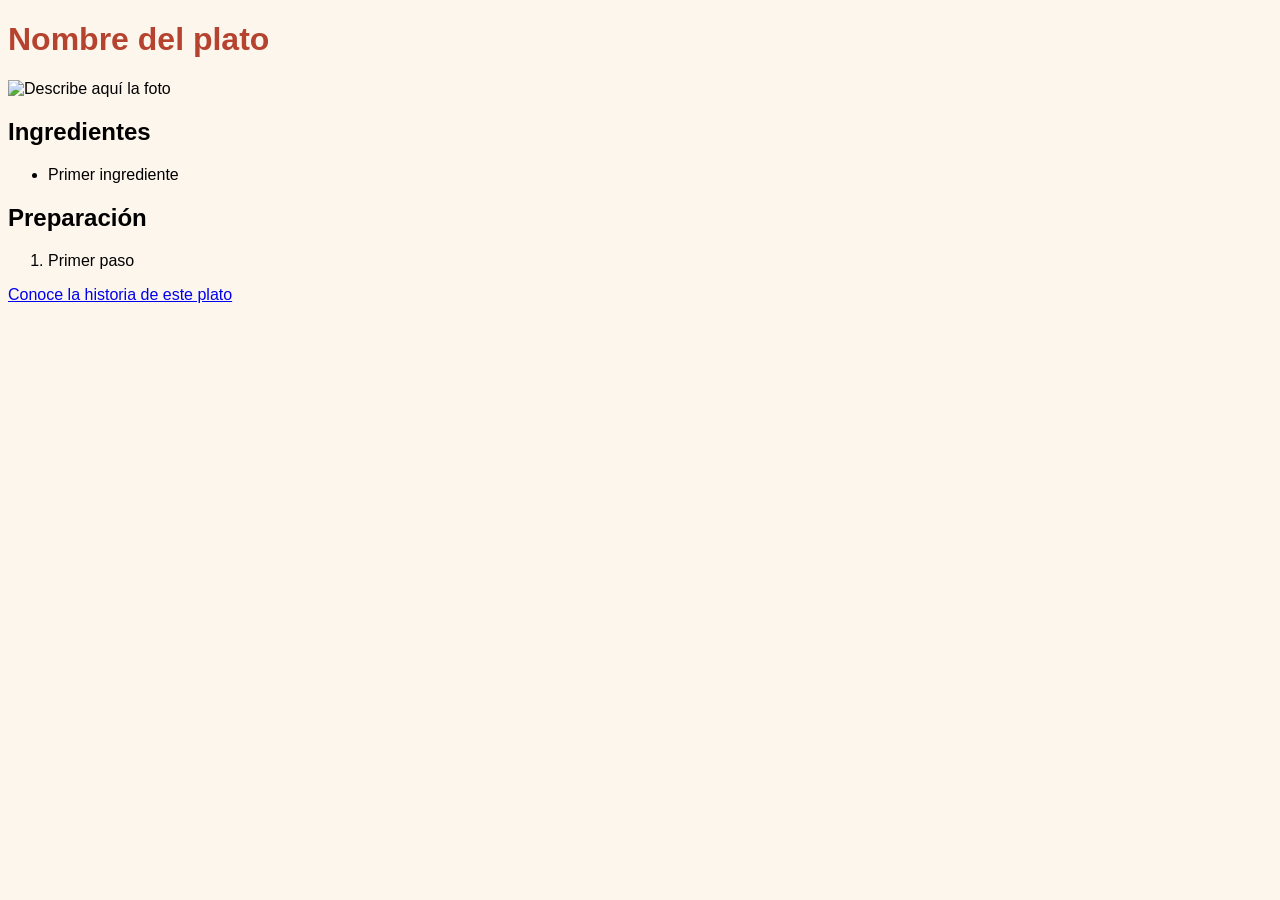
==== index.html @ 92dc9796 "Add files via upload" ====
<!DOCTYPE html>
<html lang="es">
<head>
  <meta charset="UTF-8">
  <meta name="viewport" content="width=device-width, initial-scale=1">
  <title>El plato de mi casa</title>
  <link rel="stylesheet" href="style.css">
</head>
<body>
  <h1>Nombre del plato</h1>
  <img src="img/mi-plato.jpg" alt="Describe aquí la foto">

  <h2>Ingredientes</h2>
  <ul>
    <li>Primer ingrediente</li>
  </ul>

  <h2>Preparación</h2>
  <ol>
    <li>Primer paso</li>
  </ol>

  <a href="historia.html">Conoce la historia de este plato</a>
</body>
</html>
---- style.css ----
body {
  font-family: Arial, sans-serif;
  background-color: #fdf6ec;
}

h1 {
  color: #b5432f;
}
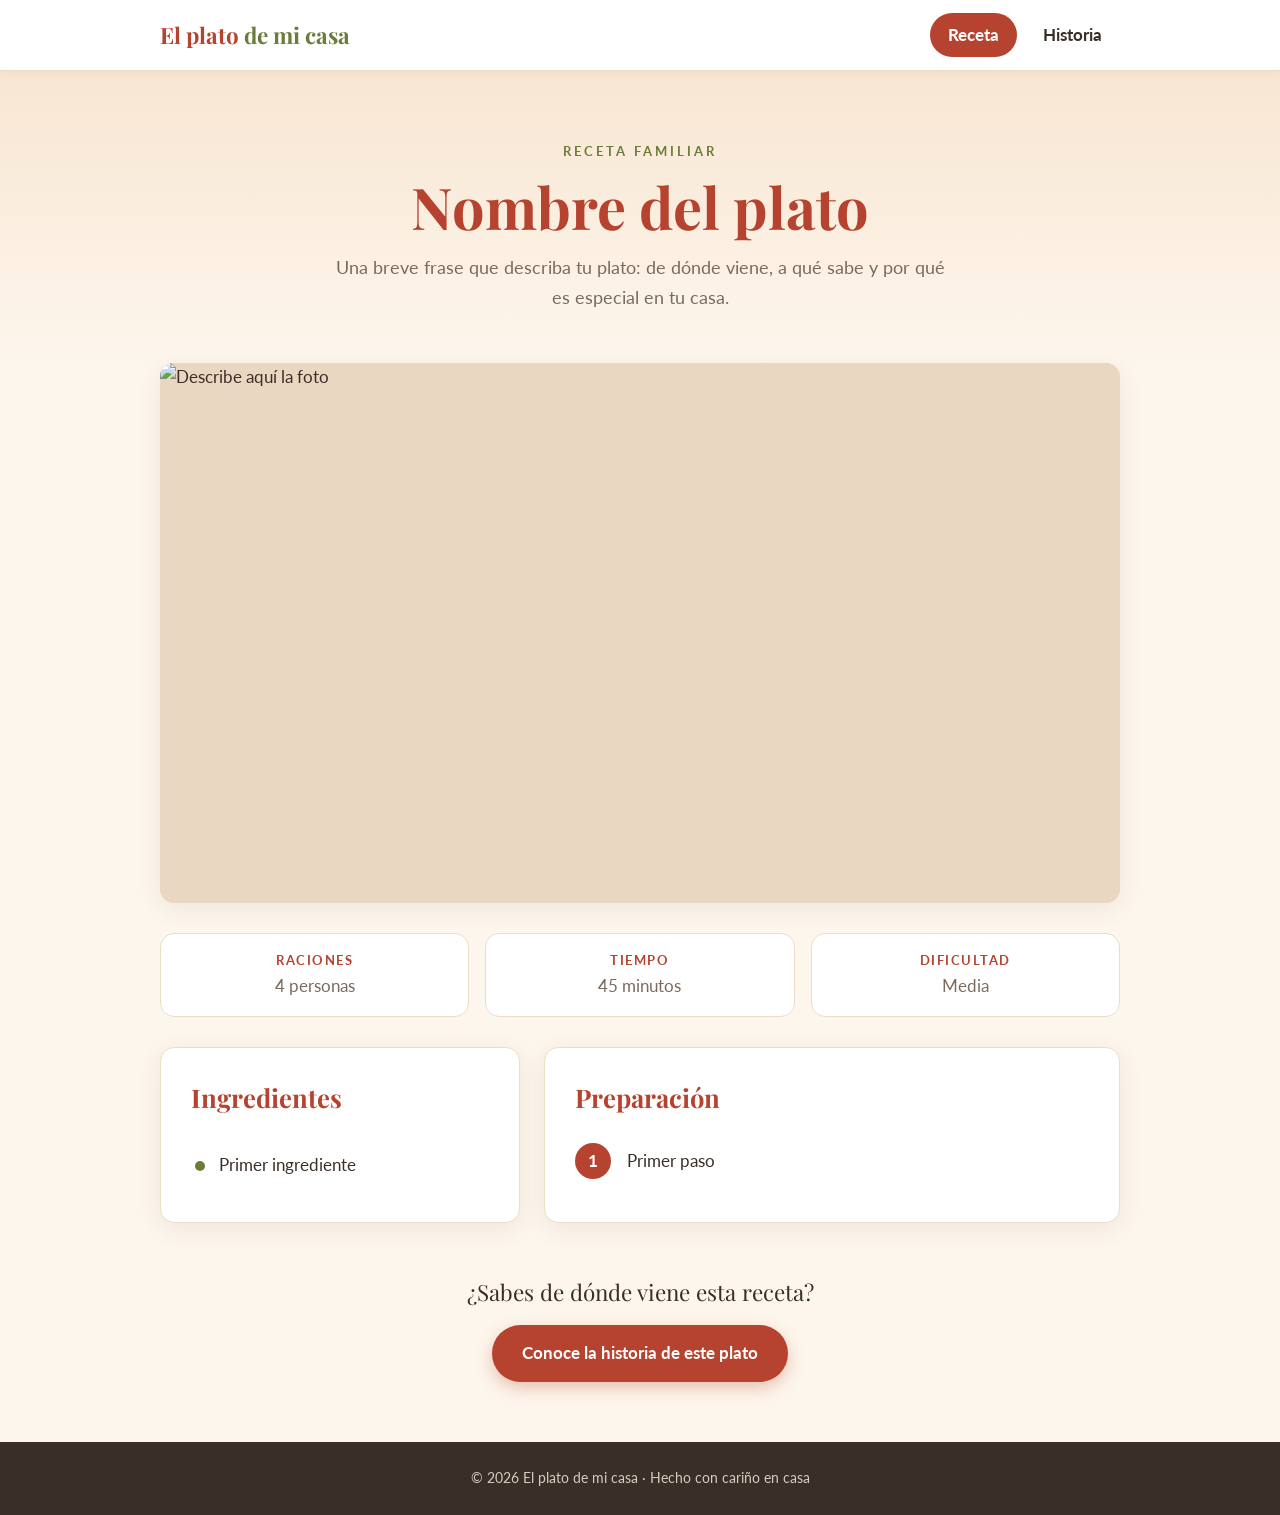
==== commit 0fc94a7a: "Diseño profesional con menú de navegación y nueva página Historia Co-Authored-By: Claude Opus 5.5 <n" ====
--- a/index.html
+++ b/index.html
@@ -4,22 +4,66 @@
   <meta charset="UTF-8">
   <meta name="viewport" content="width=device-width, initial-scale=1">
   <title>El plato de mi casa</title>
+  <link rel="preconnect" href="https://fonts.googleapis.com">
+  <link href="https://fonts.googleapis.com/css2?family=Playfair+Display:wght@600;700&family=Lato:wght@400;700&display=swap" rel="stylesheet">
   <link rel="stylesheet" href="style.css">
 </head>
 <body>
-  <h1>Nombre del plato</h1>
-  <img src="img/mi-plato.jpg" alt="Describe aquí la foto">
+  <header class="cabecera">
+    <div class="contenedor cabecera__inner">
+      <a href="index.html" class="logo">El plato <span>de mi casa</span></a>
+      <nav class="menu" aria-label="Menú principal">
+        <a href="index.html" class="activo" aria-current="page">Receta</a>
+        <a href="historia.html">Historia</a>
+      </nav>
+    </div>
+  </header>
 
-  <h2>Ingredientes</h2>
-  <ul>
-    <li>Primer ingrediente</li>
-  </ul>
+  <section class="hero">
+    <div class="contenedor">
+      <p class="hero__etiqueta">Receta familiar</p>
+      <h1>Nombre del plato</h1>
+      <p class="hero__texto">Una breve frase que describa tu plato: de dónde viene, a qué sabe y por qué es especial en tu casa.</p>
+    </div>
+  </section>
 
-  <h2>Preparación</h2>
-  <ol>
-    <li>Primer paso</li>
-  </ol>
+  <main class="contenedor">
+    <figure class="foto">
+      <img src="imagenes/mi-plato.jpg" alt="Describe aquí la foto">
+    </figure>
 
-  <a href="historia.html">Conoce la historia de este plato</a>
+    <ul class="datos">
+      <li><strong>Raciones</strong> 4 personas</li>
+      <li><strong>Tiempo</strong> 45 minutos</li>
+      <li><strong>Dificultad</strong> Media</li>
+    </ul>
+
+    <div class="receta">
+      <section class="tarjeta">
+        <h2>Ingredientes</h2>
+        <ul class="ingredientes">
+          <li>Primer ingrediente</li>
+        </ul>
+      </section>
+
+      <section class="tarjeta">
+        <h2>Preparación</h2>
+        <ol class="pasos">
+          <li>Primer paso</li>
+        </ol>
+      </section>
+    </div>
+
+    <div class="llamada">
+      <p>¿Sabes de dónde viene esta receta?</p>
+      <a href="historia.html" class="boton">Conoce la historia de este plato</a>
+    </div>
+  </main>
+
+  <footer class="pie">
+    <div class="contenedor">
+      <p>&copy; 2026 El plato de mi casa · Hecho con cariño en casa</p>
+    </div>
+  </footer>
 </body>
 </html>
--- a/style.css
+++ b/style.css
@@ -1,8 +1,303 @@
+/* ===== Variables ===== */
+:root {
+  --crema: #fdf6ec;
+  --blanco: #ffffff;
+  --terracota: #b5432f;
+  --terracota-oscuro: #8e3122;
+  --oliva: #6b7b3a;
+  --texto: #3a2e28;
+  --texto-suave: #7a6a60;
+  --borde: #ecdcc8;
+  --sombra: 0 6px 24px rgba(90, 50, 30, 0.08);
+  --radio: 14px;
+}
+
+* { box-sizing: border-box; }
+
 body {
-  font-family: Arial, sans-serif;
-  background-color: #fdf6ec;
-}
-
-h1 {
-  color: #b5432f;
-}
+  margin: 0;
+  font-family: "Lato", Arial, sans-serif;
+  font-size: 17px;
+  line-height: 1.7;
+  color: var(--texto);
+  background-color: var(--crema);
+}
+
+h1, h2, .logo {
+  font-family: "Playfair Display", Georgia, serif;
+}
+
+h1 { color: var(--terracota); }
+
+h2 {
+  color: var(--terracota);
+  margin-top: 0;
+  font-size: 1.6rem;
+}
+
+.contenedor {
+  width: 100%;
+  max-width: 1000px;
+  margin: 0 auto;
+  padding: 0 20px;
+}
+
+/* ===== Cabecera y menú ===== */
+.cabecera {
+  position: sticky;
+  top: 0;
+  z-index: 10;
+  background: var(--blanco);
+  border-bottom: 1px solid var(--borde);
+  box-shadow: 0 2px 10px rgba(90, 50, 30, 0.05);
+}
+
+.cabecera__inner {
+  display: flex;
+  align-items: center;
+  justify-content: space-between;
+  min-height: 70px;
+  gap: 16px;
+}
+
+.logo {
+  font-size: 1.4rem;
+  font-weight: 700;
+  color: var(--terracota);
+  text-decoration: none;
+}
+
+.logo span { color: var(--oliva); }
+
+.menu {
+  display: flex;
+  gap: 8px;
+}
+
+.menu a {
+  padding: 8px 18px;
+  border-radius: 999px;
+  color: var(--texto);
+  text-decoration: none;
+  font-weight: 700;
+  transition: background 0.2s, color 0.2s;
+}
+
+.menu a:hover { background: var(--crema); color: var(--terracota); }
+
+.menu a.activo {
+  background: var(--terracota);
+  color: var(--blanco);
+}
+
+/* ===== Hero ===== */
+.hero {
+  text-align: center;
+  padding: 70px 0 50px;
+  background: linear-gradient(180deg, #f8e6d2 0%, var(--crema) 100%);
+}
+
+.hero__etiqueta {
+  margin: 0;
+  text-transform: uppercase;
+  letter-spacing: 3px;
+  font-size: 0.8rem;
+  font-weight: 700;
+  color: var(--oliva);
+}
+
+.hero h1 {
+  font-size: clamp(2.2rem, 6vw, 3.6rem);
+  margin: 10px 0 14px;
+  line-height: 1.15;
+}
+
+.hero__texto {
+  max-width: 620px;
+  margin: 0 auto;
+  color: var(--texto-suave);
+  font-size: 1.1rem;
+}
+
+/* ===== Foto ===== */
+.foto {
+  margin: 0 0 30px;
+  border-radius: var(--radio);
+  overflow: hidden;
+  box-shadow: var(--sombra);
+  background: #ead7c1;
+  aspect-ratio: 16 / 9;
+}
+
+.foto img {
+  display: block;
+  width: 100%;
+  height: 100%;
+  object-fit: cover;
+}
+
+/* ===== Datos rápidos ===== */
+.datos {
+  list-style: none;
+  padding: 0;
+  margin: 0 0 30px;
+  display: grid;
+  grid-template-columns: repeat(3, 1fr);
+  gap: 16px;
+}
+
+.datos li {
+  background: var(--blanco);
+  border: 1px solid var(--borde);
+  border-radius: var(--radio);
+  padding: 16px;
+  text-align: center;
+  color: var(--texto-suave);
+}
+
+.datos strong {
+  display: block;
+  color: var(--terracota);
+  text-transform: uppercase;
+  font-size: 0.8rem;
+  letter-spacing: 1.5px;
+}
+
+/* ===== Tarjetas ===== */
+.receta {
+  display: grid;
+  grid-template-columns: 1fr 1.6fr;
+  gap: 24px;
+}
+
+.historia {
+  display: grid;
+  gap: 24px;
+  padding-top: 10px;
+}
+
+.tarjeta {
+  background: var(--blanco);
+  border: 1px solid var(--borde);
+  border-radius: var(--radio);
+  padding: 28px 30px;
+  box-shadow: var(--sombra);
+}
+
+.tarjeta p { margin: 0 0 12px; }
+
+.ingredientes {
+  list-style: none;
+  padding: 0;
+  margin: 0;
+}
+
+.ingredientes li {
+  padding: 10px 0 10px 28px;
+  border-bottom: 1px dashed var(--borde);
+  position: relative;
+}
+
+.ingredientes li:last-child { border-bottom: none; }
+
+.ingredientes li::before {
+  content: "";
+  position: absolute;
+  left: 4px;
+  top: 50%;
+  width: 10px;
+  height: 10px;
+  margin-top: -5px;
+  border-radius: 50%;
+  background: var(--oliva);
+}
+
+.pasos {
+  list-style: none;
+  counter-reset: paso;
+  padding: 0;
+  margin: 0;
+}
+
+.pasos li {
+  counter-increment: paso;
+  position: relative;
+  padding: 6px 0 18px 52px;
+}
+
+.pasos li::before {
+  content: counter(paso);
+  position: absolute;
+  left: 0;
+  top: 2px;
+  width: 36px;
+  height: 36px;
+  border-radius: 50%;
+  background: var(--terracota);
+  color: var(--blanco);
+  font-weight: 700;
+  display: flex;
+  align-items: center;
+  justify-content: center;
+}
+
+.cita {
+  margin: 20px 0 0;
+  padding: 16px 22px;
+  border-left: 4px solid var(--terracota);
+  background: var(--crema);
+  border-radius: 0 var(--radio) var(--radio) 0;
+  font-family: "Playfair Display", Georgia, serif;
+  font-style: italic;
+  font-size: 1.1rem;
+}
+
+/* ===== Llamada a la acción ===== */
+.llamada {
+  text-align: center;
+  margin: 50px 0 60px;
+}
+
+.llamada p {
+  font-family: "Playfair Display", Georgia, serif;
+  font-size: 1.4rem;
+  margin: 0 0 14px;
+}
+
+.boton {
+  display: inline-block;
+  padding: 14px 30px;
+  border-radius: 999px;
+  background: var(--terracota);
+  color: var(--blanco);
+  font-weight: 700;
+  text-decoration: none;
+  box-shadow: 0 6px 16px rgba(181, 67, 47, 0.3);
+  transition: background 0.2s, transform 0.2s;
+}
+
+.boton:hover {
+  background: var(--terracota-oscuro);
+  transform: translateY(-2px);
+}
+
+/* ===== Pie ===== */
+.pie {
+  background: var(--texto);
+  color: #d9cbbf;
+  text-align: center;
+  padding: 24px 0;
+  font-size: 0.9rem;
+}
+
+.pie p { margin: 0; }
+
+/* ===== Móvil ===== */
+@media (max-width: 720px) {
+  .receta { grid-template-columns: 1fr; }
+  .datos { grid-template-columns: 1fr; }
+  .cabecera__inner { flex-direction: column; padding: 12px 20px; min-height: 0; gap: 8px; }
+  .logo { font-size: 1.2rem; }
+  .hero { padding: 50px 0 36px; }
+  .tarjeta { padding: 22px; }
+}
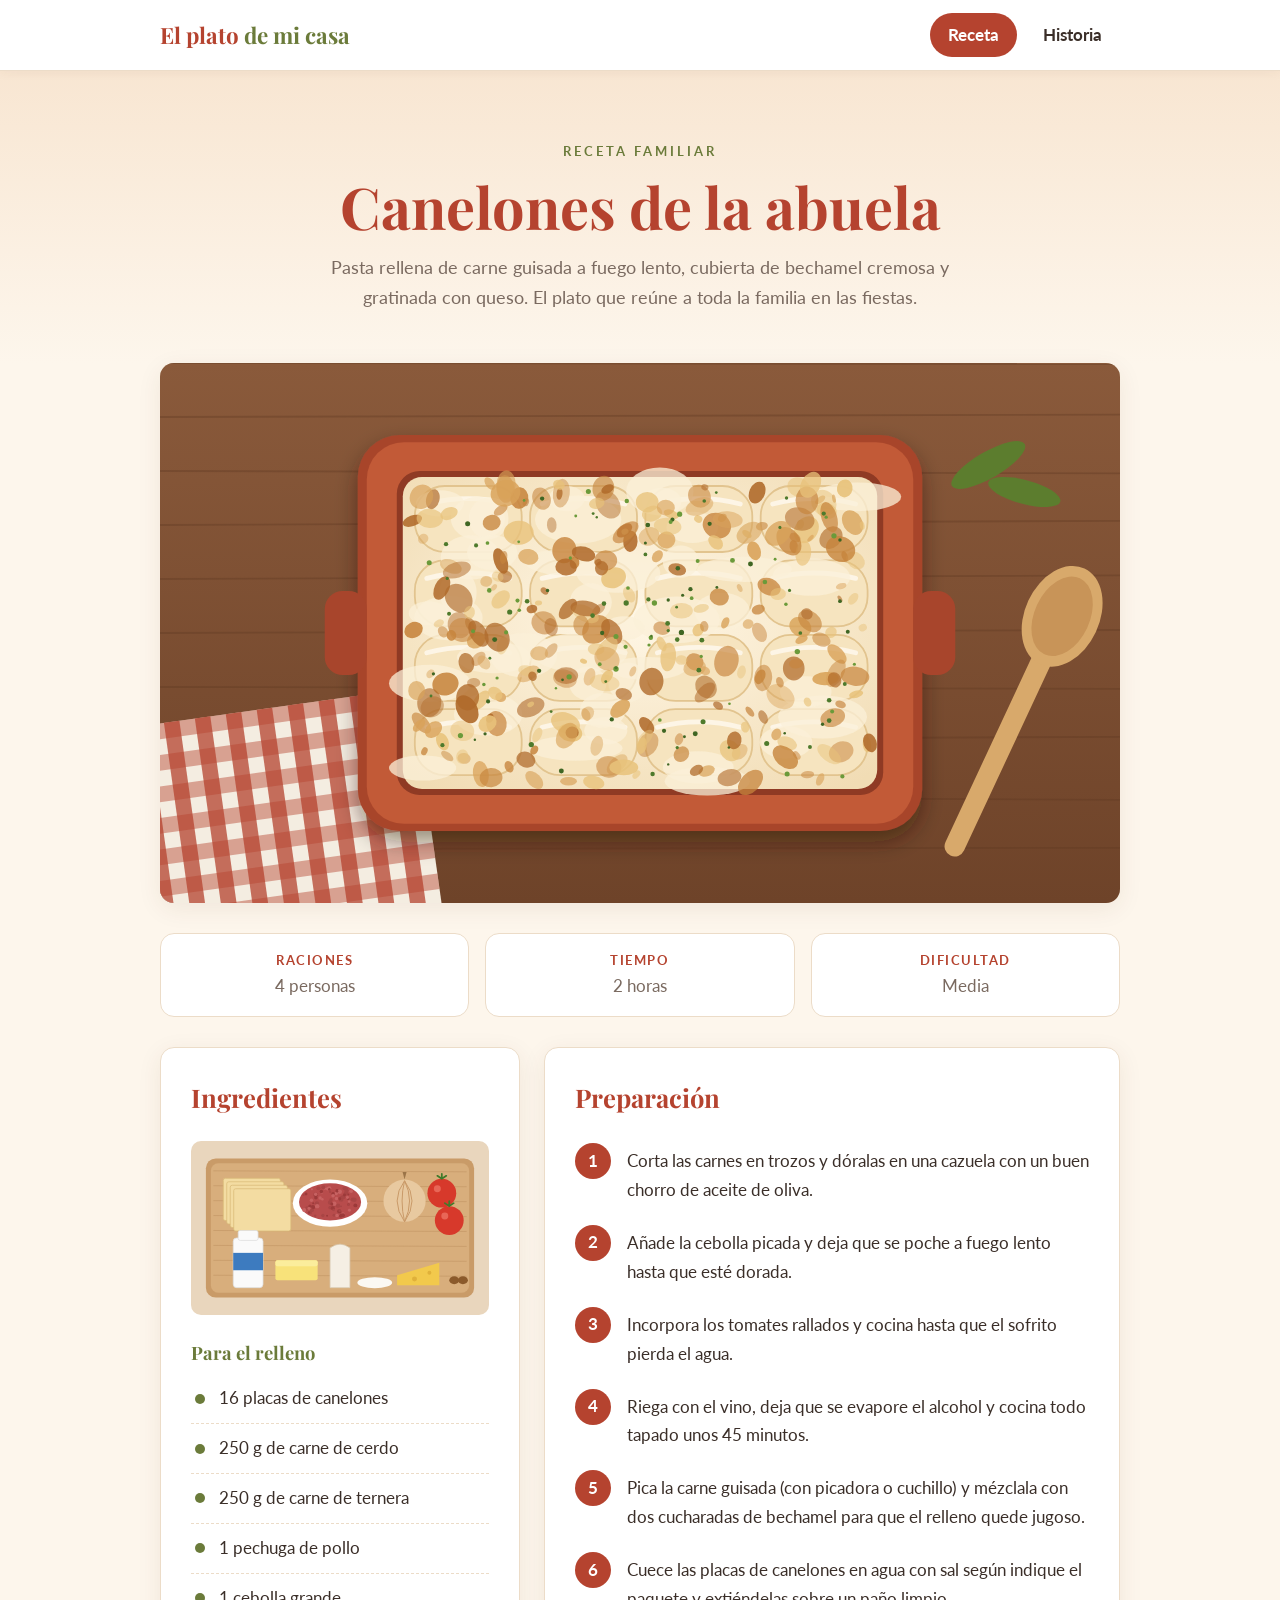
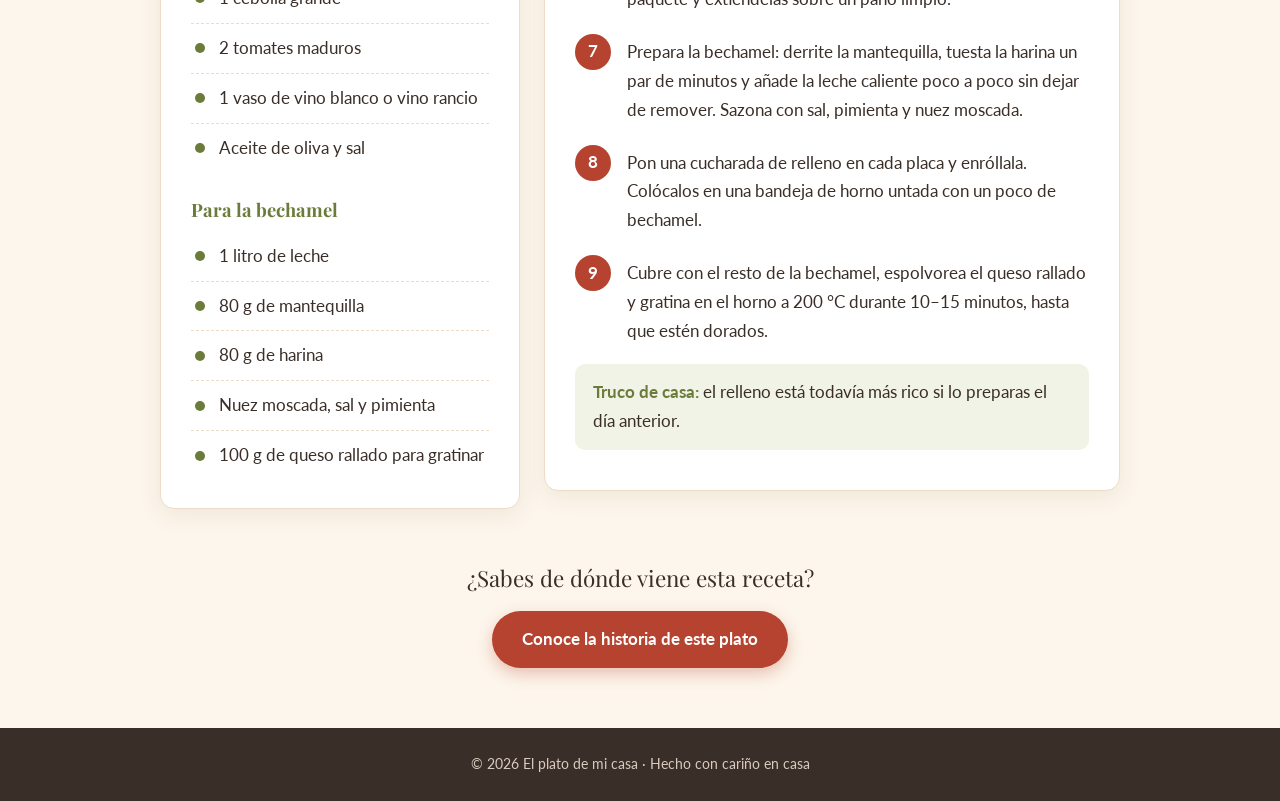
==== commit f686b875: "Contenido de canelones: receta, historia e ilustraciones Co-Authored-By: Claude Opus 5.5 <noreply@an" ====
--- a/index.html
+++ b/index.html
@@ -3,7 +3,7 @@
 <head>
   <meta charset="UTF-8">
   <meta name="viewport" content="width=device-width, initial-scale=1">
-  <title>El plato de mi casa</title>
+  <title>Canelones · El plato de mi casa</title>
   <link rel="preconnect" href="https://fonts.googleapis.com">
   <link href="https://fonts.googleapis.com/css2?family=Playfair+Display:wght@600;700&family=Lato:wght@400;700&display=swap" rel="stylesheet">
   <link rel="stylesheet" href="style.css">
@@ -22,35 +22,61 @@
   <section class="hero">
     <div class="contenedor">
       <p class="hero__etiqueta">Receta familiar</p>
-      <h1>Nombre del plato</h1>
-      <p class="hero__texto">Una breve frase que describa tu plato: de dónde viene, a qué sabe y por qué es especial en tu casa.</p>
+      <h1>Canelones de la abuela</h1>
+      <p class="hero__texto">Pasta rellena de carne guisada a fuego lento, cubierta de bechamel cremosa y gratinada con queso. El plato que reúne a toda la familia en las fiestas.</p>
     </div>
   </section>
 
   <main class="contenedor">
     <figure class="foto">
-      <img src="imagenes/mi-plato.jpg" alt="Describe aquí la foto">
+      <img src="imagenes/canelones.svg" alt="Bandeja de barro con canelones cubiertos de bechamel y gratinados">
     </figure>
 
     <ul class="datos">
       <li><strong>Raciones</strong> 4 personas</li>
-      <li><strong>Tiempo</strong> 45 minutos</li>
+      <li><strong>Tiempo</strong> 2 horas</li>
       <li><strong>Dificultad</strong> Media</li>
     </ul>
 
     <div class="receta">
       <section class="tarjeta">
         <h2>Ingredientes</h2>
+        <img class="tarjeta__img" src="imagenes/ingredientes.svg" alt="Placas de pasta, carne picada, cebolla, tomates, leche, mantequilla, harina y queso">
+        <h3>Para el relleno</h3>
         <ul class="ingredientes">
-          <li>Primer ingrediente</li>
+          <li>16 placas de canelones</li>
+          <li>250 g de carne de cerdo</li>
+          <li>250 g de carne de ternera</li>
+          <li>1 pechuga de pollo</li>
+          <li>1 cebolla grande</li>
+          <li>2 tomates maduros</li>
+          <li>1 vaso de vino blanco o vino rancio</li>
+          <li>Aceite de oliva y sal</li>
+        </ul>
+        <h3>Para la bechamel</h3>
+        <ul class="ingredientes">
+          <li>1 litro de leche</li>
+          <li>80 g de mantequilla</li>
+          <li>80 g de harina</li>
+          <li>Nuez moscada, sal y pimienta</li>
+          <li>100 g de queso rallado para gratinar</li>
         </ul>
       </section>
 
       <section class="tarjeta">
         <h2>Preparación</h2>
         <ol class="pasos">
-          <li>Primer paso</li>
+          <li>Corta las carnes en trozos y dóralas en una cazuela con un buen chorro de aceite de oliva.</li>
+          <li>Añade la cebolla picada y deja que se poche a fuego lento hasta que esté dorada.</li>
+          <li>Incorpora los tomates rallados y cocina hasta que el sofrito pierda el agua.</li>
+          <li>Riega con el vino, deja que se evapore el alcohol y cocina todo tapado unos 45 minutos.</li>
+          <li>Pica la carne guisada (con picadora o cuchillo) y mézclala con dos cucharadas de bechamel para que el relleno quede jugoso.</li>
+          <li>Cuece las placas de canelones en agua con sal según indique el paquete y extiéndelas sobre un paño limpio.</li>
+          <li>Prepara la bechamel: derrite la mantequilla, tuesta la harina un par de minutos y añade la leche caliente poco a poco sin dejar de remover. Sazona con sal, pimienta y nuez moscada.</li>
+          <li>Pon una cucharada de relleno en cada placa y enróllala. Colócalos en una bandeja de horno untada con un poco de bechamel.</li>
+          <li>Cubre con el resto de la bechamel, espolvorea el queso rallado y gratina en el horno a 200 °C durante 10–15 minutos, hasta que estén dorados.</li>
         </ol>
+        <p class="consejo"><strong>Truco de casa:</strong> el relleno está todavía más rico si lo preparas el día anterior.</p>
       </section>
     </div>
 
--- a/style.css
+++ b/style.css
@@ -301,3 +301,35 @@
   .hero { padding: 50px 0 36px; }
   .tarjeta { padding: 22px; }
 }
+
+/* ===== Extras receta ===== */
+h3 {
+  font-family: "Playfair Display", Georgia, serif;
+  color: var(--oliva);
+  font-size: 1.15rem;
+  margin: 22px 0 6px;
+}
+
+.tarjeta__img {
+  display: block;
+  width: 100%;
+  border-radius: 10px;
+  margin-bottom: 6px;
+}
+
+.receta { align-items: start; }
+
+.consejo {
+  margin: 10px 0 0;
+  padding: 14px 18px;
+  background: #f1f3e6;
+  border-radius: 10px;
+  color: var(--texto);
+}
+
+.consejo strong { color: var(--oliva); }
+
+.foto--ancha {
+  aspect-ratio: 16 / 7;
+  margin-top: 0;
+}
